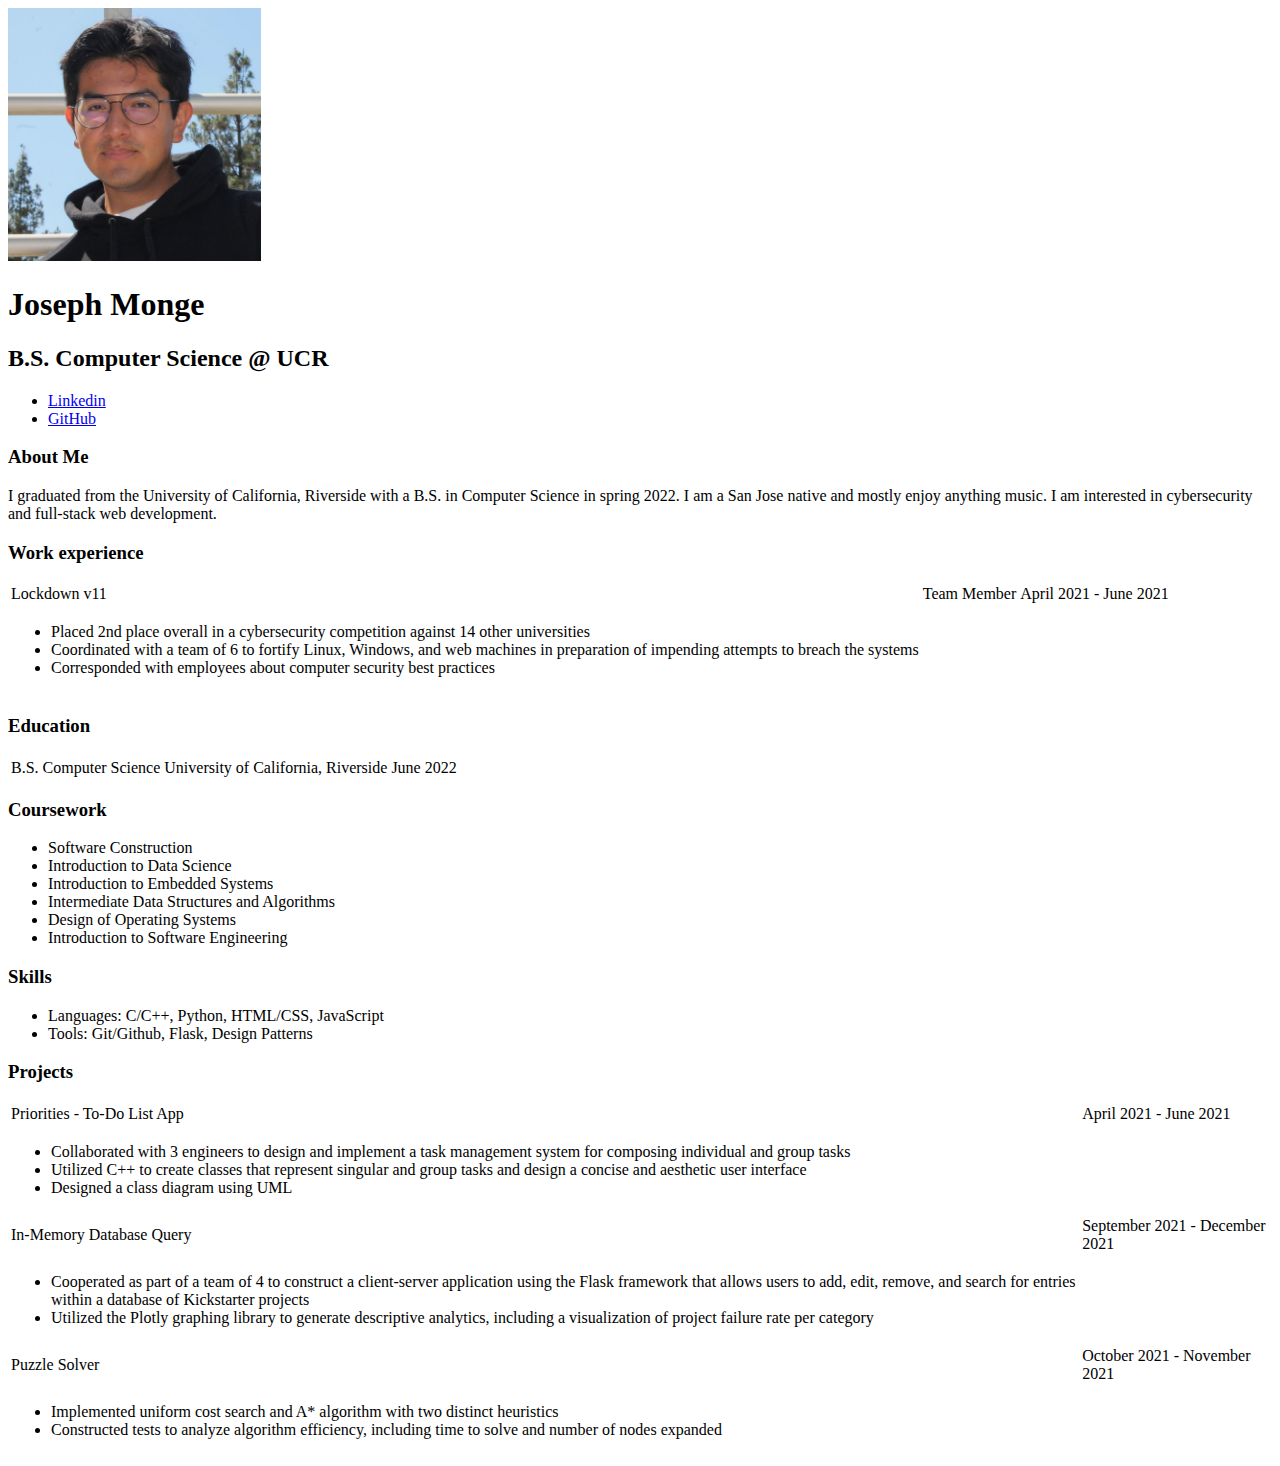
==== cs110/index.html @ 5cf4ddb8 "Complete phase 1" ====
<!DOCTYPE html>
<html lang="en">
<head>
    <meta charset="UTF-8">
    <meta http-equiv="X-UA-Compatible" content="IE=edge">
    <meta name="viewport" content="width=device-width, initial-scale=1.0">
    <title>Welcome to Joseph Monge's Personal Page</title>
    <link rel="stylesheet" href="/cs110/styles.css">
</head>
<body>
    <div id="start">
        <img class="headshot" src="/images/IMG_5439-cropped.png" alt="Headshot photo">
        <h1>Joseph Monge</h1>
        <h2>B.S. Computer Science @ UCR</h2>
    </div>
    <!-- e -->
    <div id="socials">
        <ul>
            <li><a href="https://www.linkedin.com/in/josephlmonge/">Linkedin</a></li>
            <li><a href="https://github.com/jlmonge">GitHub</a></li>
        </ul>
    </div>
    <!-- e -->
    <div id="about-me">
        <h3>About Me</h3>
        <p>I graduated from the University of California, Riverside with a B.S. in Computer Science in spring 2022. I am a San Jose native and mostly enjoy anything music. I am interested in cybersecurity and full-stack web development.</p>
    </div>
    <!-- e -->
    <div id="experience">
        <h3>Work experience</h3>
        <table>
            <tr>
                <td>Lockdown v11</td>
                <td>Team Member</td>
                <td>April 2021 - June 2021</td>
            </tr>
            <tr>
                <td>
                    <ul>
                        <li>Placed 2nd place overall in a cybersecurity competition against 14 other universities</li>
                        <li>Coordinated with a team of 6 to fortify Linux, Windows, and web machines in preparation of impending attempts to breach the systems</li>
                        <li>Corresponded with employees about computer security best practices</li>
                    </ul>
                </td>
            </tr>
        </table>
    </div>
    <!-- e -->
    <div id="education">
        <h3>Education</h3>
        <table>
            <tr>
                <td>B.S. Computer Science
                <td>University of California, Riverside</td>
                <td>June 2022</td>
            </tr>
        </table>
    </div>
    <!-- e -->
    <div id="coursework">
        <h3>Coursework</h3>
        <ul>
            <li>Software Construction</li>
            <li>Introduction to Data Science</li>
            <li>Introduction to Embedded Systems</li>
            <li>Intermediate Data Structures and Algorithms</li>
            <li>Design of Operating Systems</li>
            <li>Introduction to Software Engineering</li>
        </ul>
    </div>
    <!-- e -->
    <div id="skills">
        <h3>Skills</h3>
        <ul>
            <li>Languages: C/C++, Python, HTML/CSS, JavaScript</li>
            <li>Tools: Git/Github, Flask, Design Patterns</li>
        </ul>
    </div>
    <!-- e -->
    <div id="project">
        <h3>Projects</h3>
        <table>
            <tr>
                <td>Priorities - To-Do List App</td>
                <td>April 2021 - June 2021</td>
            </tr>
            <tr>
                <td>
                    <ul>
                        <li>Collaborated with 3 engineers to design and implement a task management system for composing individual and group tasks</li>
                        <li>Utilized C++ to create classes that represent singular and group tasks and design a concise and aesthetic user interface</li>
                        <li>Designed a class diagram using UML</li>
                    </ul>
                </td>
            </tr>
            <tr>
                <td>In-Memory Database Query</td>
                <td>September 2021 - December 2021</td>
            </tr>
            <tr>
                <td>
                    <ul>
                        <li>Cooperated as part of a team of 4 to construct a client-server application using the Flask framework that allows users to add, edit, remove, and search for entries within a database of Kickstarter projects</li>
                        <li>Utilized the Plotly graphing library to generate descriptive analytics, including a visualization of project failure rate per category</li>
                    </ul>
                </td>
            </tr>
            <tr>
                <td>Puzzle Solver</td>
                <td>October 2021 - November 2021</td>
            </tr>
            <tr>
                <td>
                    <ul>
                        <li>Implemented uniform cost search and A* algorithm with two distinct heuristics</li>
                        <li>Constructed tests to analyze algorithm efficiency, including time to solve and number of nodes expanded</li>
                    </ul>
                </td>
            </tr>
        </table>
    </div>
</body>
</html>
---- cs110/styles.css ----
img.headshot {
    width: 20%;
}
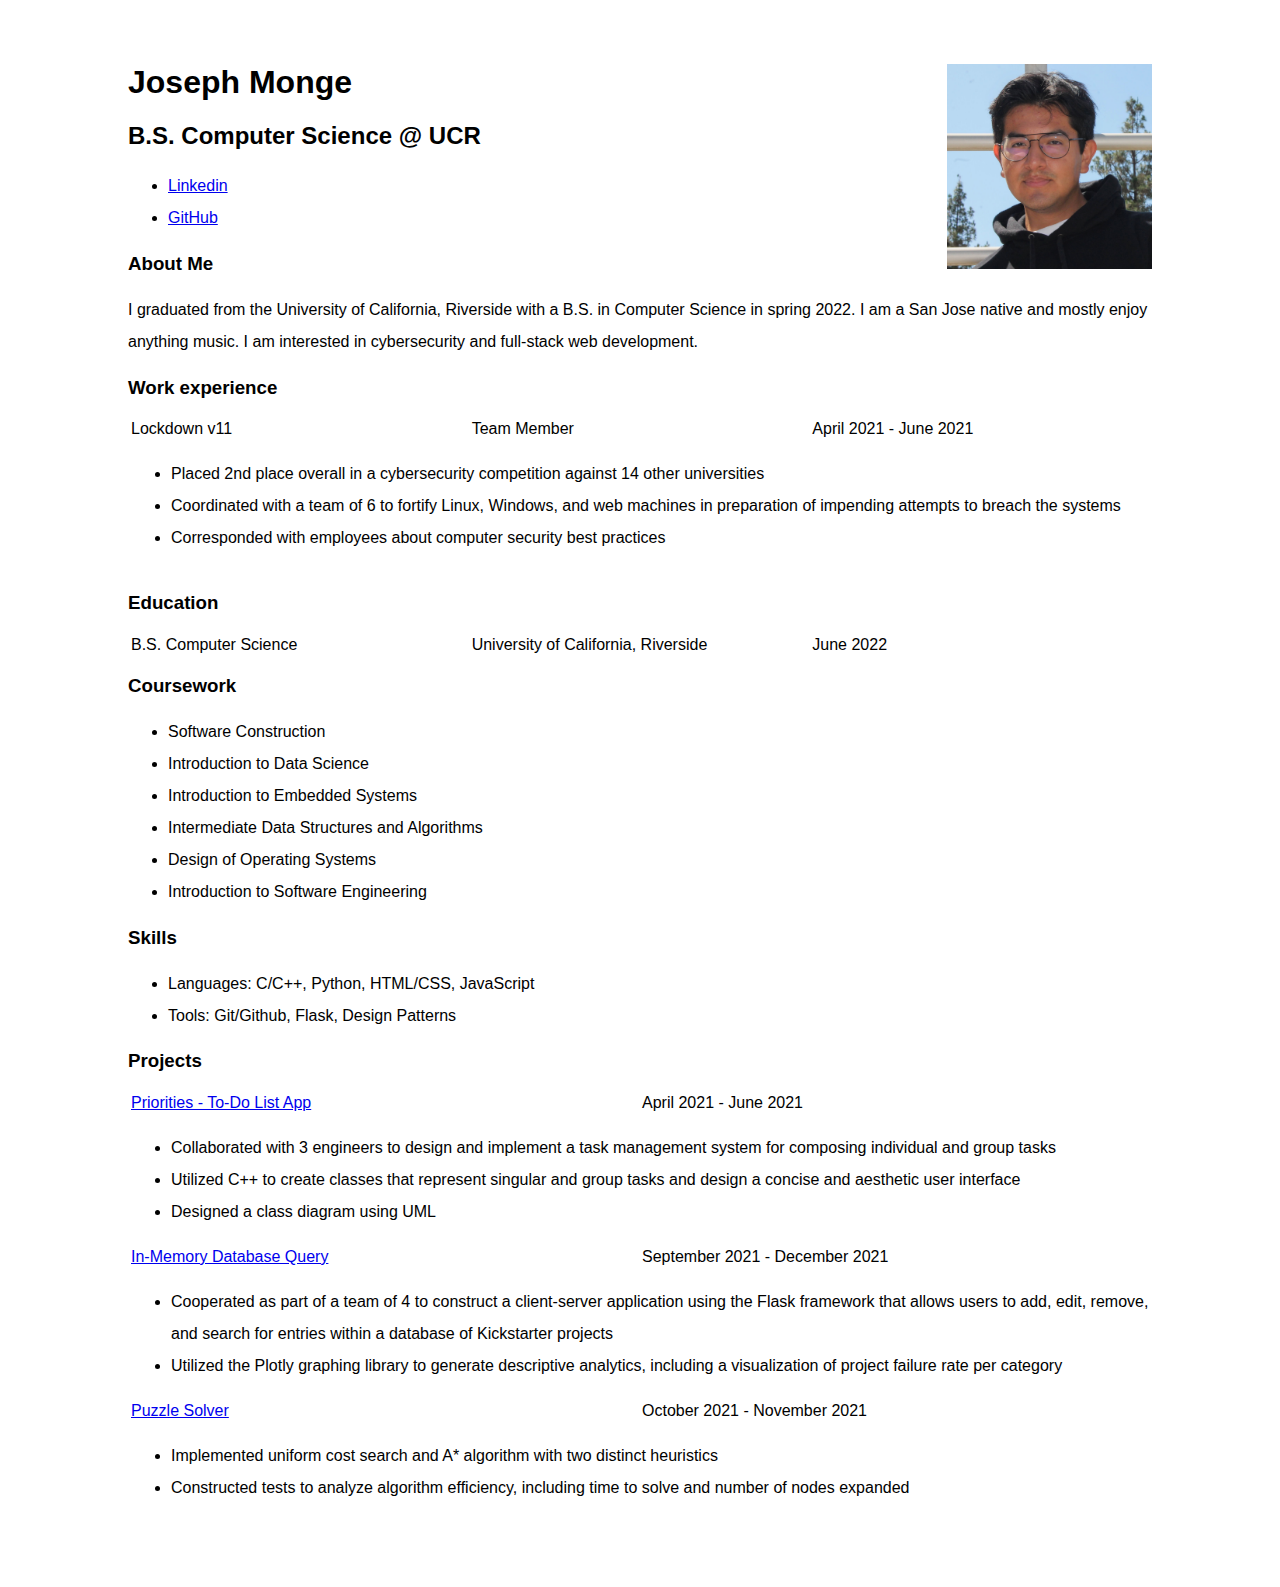
==== commit d523ac59: "Complete phase 2" ====
--- a/cs110/index.html
+++ b/cs110/index.html
@@ -4,8 +4,31 @@
     <meta charset="UTF-8">
     <meta http-equiv="X-UA-Compatible" content="IE=edge">
     <meta name="viewport" content="width=device-width, initial-scale=1.0">
+    <link rel="icon" type="image/x-icon" href="/images/favicon.ico">
     <title>Welcome to Joseph Monge's Personal Page</title>
-    <link rel="stylesheet" href="/cs110/styles.css">
+    <style>
+        body {
+            font-family: sans-serif;
+            margin: 5% 10%;
+        }
+        img.headshot {
+            width: 20%;
+            float: right;
+        }
+        p, li {
+            line-height: 2;
+        }
+        body {
+            
+        }
+        table {
+            width: 100%;
+            table-layout: fixed;
+        }
+        td {
+            /*border-style: solid;*/
+        }
+    </style>
 </head>
 <body>
     <div id="start">
@@ -35,7 +58,7 @@
                 <td>April 2021 - June 2021</td>
             </tr>
             <tr>
-                <td>
+                <td colspan="3">
                     <ul>
                         <li>Placed 2nd place overall in a cybersecurity competition against 14 other universities</li>
                         <li>Coordinated with a team of 6 to fortify Linux, Windows, and web machines in preparation of impending attempts to breach the systems</li>
@@ -81,11 +104,11 @@
         <h3>Projects</h3>
         <table>
             <tr>
-                <td>Priorities - To-Do List App</td>
+                <td><a href="https://github.com/jlmonge/Priorities">Priorities - To-Do List App</a></td>
                 <td>April 2021 - June 2021</td>
             </tr>
             <tr>
-                <td>
+                <td colspan="2">
                     <ul>
                         <li>Collaborated with 3 engineers to design and implement a task management system for composing individual and group tasks</li>
                         <li>Utilized C++ to create classes that represent singular and group tasks and design a concise and aesthetic user interface</li>
@@ -94,11 +117,11 @@
                 </td>
             </tr>
             <tr>
-                <td>In-Memory Database Query</td>
+                <td><a href="https://github.com/jlmonge/FlaskDatabaseQuery">In-Memory Database Query</a></td>
                 <td>September 2021 - December 2021</td>
             </tr>
             <tr>
-                <td>
+                <td colspan="2">
                     <ul>
                         <li>Cooperated as part of a team of 4 to construct a client-server application using the Flask framework that allows users to add, edit, remove, and search for entries within a database of Kickstarter projects</li>
                         <li>Utilized the Plotly graphing library to generate descriptive analytics, including a visualization of project failure rate per category</li>
@@ -106,11 +129,11 @@
                 </td>
             </tr>
             <tr>
-                <td>Puzzle Solver</td>
+                <td><a href="https://github.com/jlmonge/SlidingPuzzleSolver">Puzzle Solver</a></td>
                 <td>October 2021 - November 2021</td>
             </tr>
             <tr>
-                <td>
+                <td colspan="2">
                     <ul>
                         <li>Implemented uniform cost search and A* algorithm with two distinct heuristics</li>
                         <li>Constructed tests to analyze algorithm efficiency, including time to solve and number of nodes expanded</li>
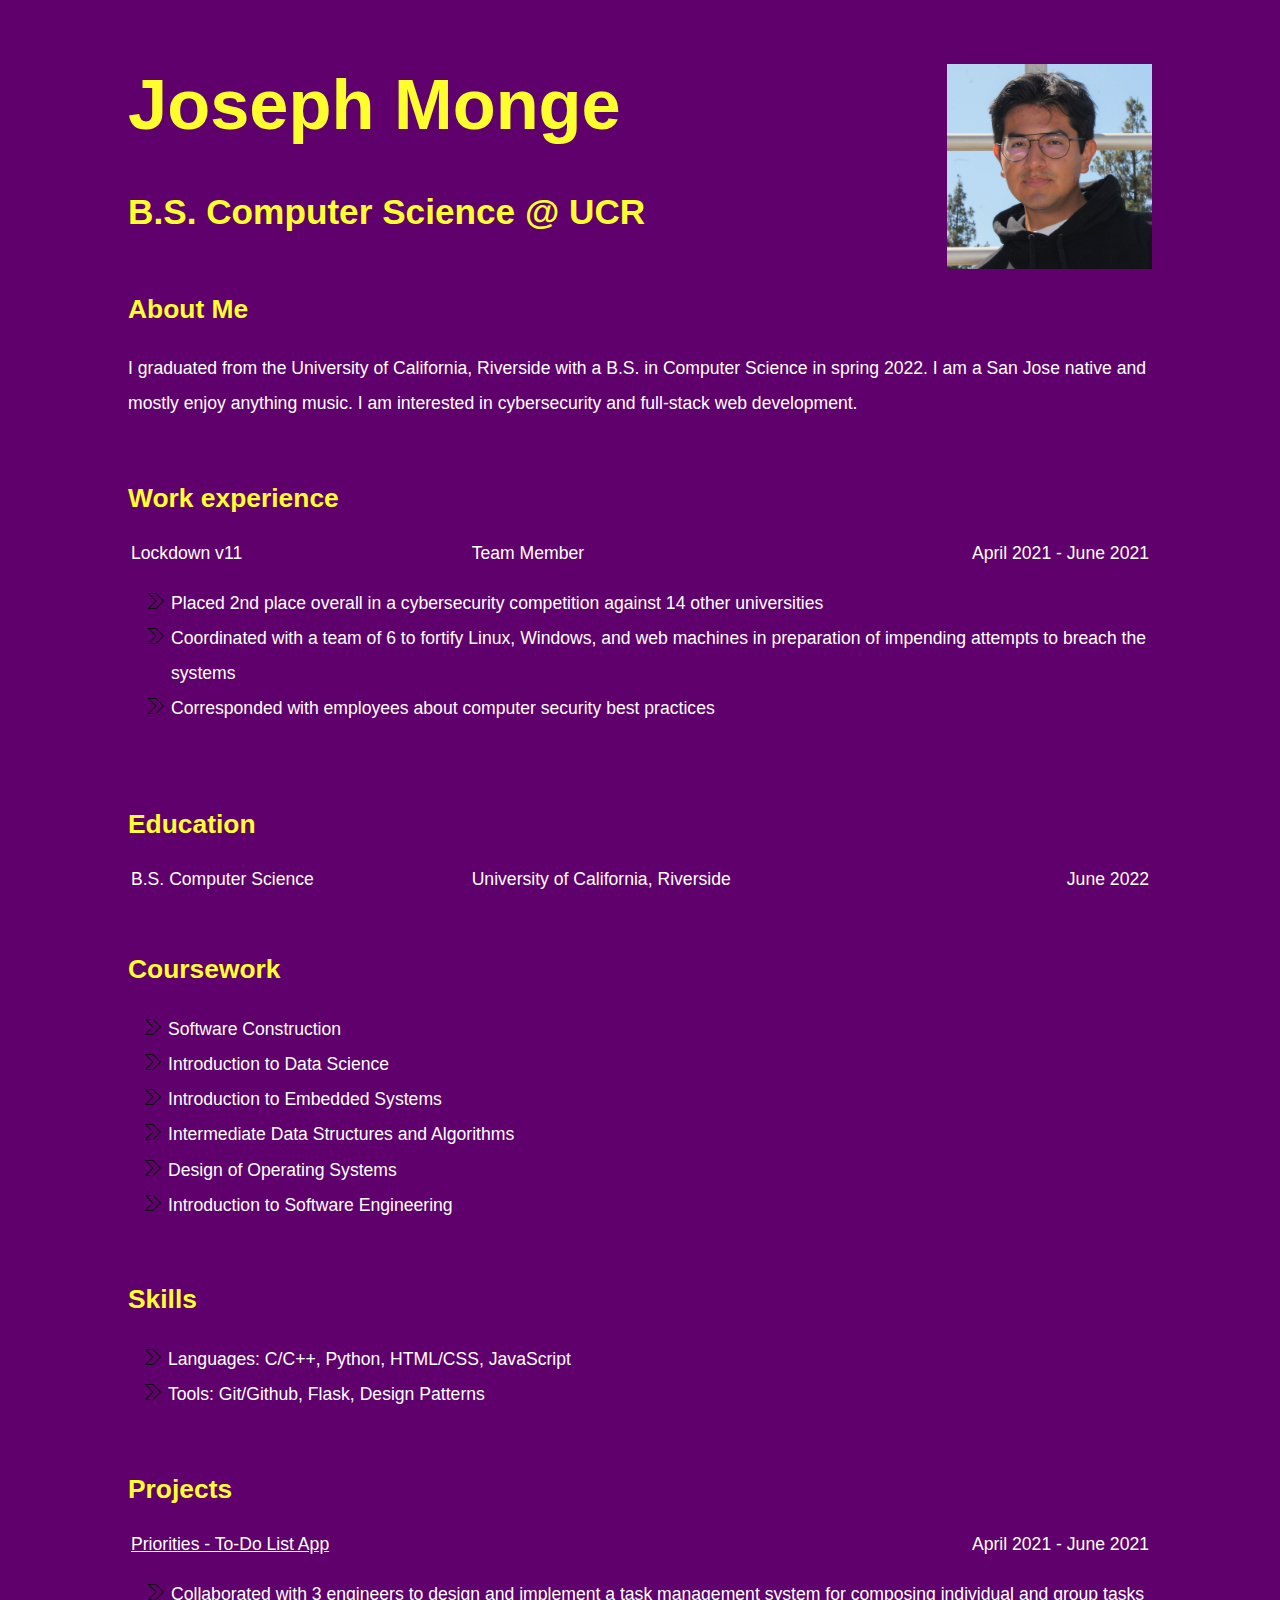
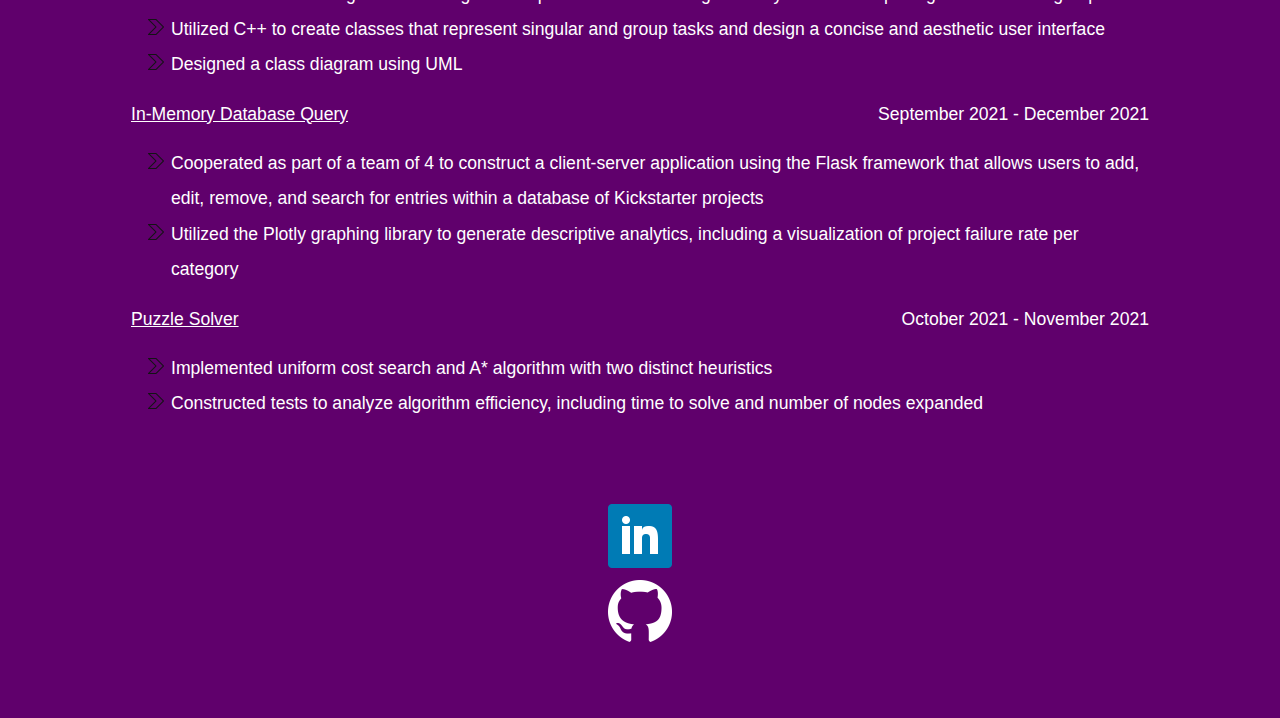
==== commit 12bfd32e: "Reformat files and add colors" ====
--- a/cs110/index.html
+++ b/cs110/index.html
@@ -4,44 +4,15 @@
     <meta charset="UTF-8">
     <meta http-equiv="X-UA-Compatible" content="IE=edge">
     <meta name="viewport" content="width=device-width, initial-scale=1.0">
-    <link rel="icon" type="image/x-icon" href="/images/favicon.ico">
+    <link rel="icon" type="image/x-icon" href="images/favicon.ico">
+    <link rel="stylesheet" href="styles/cs110.css">
     <title>Welcome to Joseph Monge's Personal Page</title>
-    <style>
-        body {
-            font-family: sans-serif;
-            margin: 5% 10%;
-        }
-        img.headshot {
-            width: 20%;
-            float: right;
-        }
-        p, li {
-            line-height: 2;
-        }
-        body {
-            
-        }
-        table {
-            width: 100%;
-            table-layout: fixed;
-        }
-        td {
-            /*border-style: solid;*/
-        }
-    </style>
 </head>
 <body>
     <div id="start">
-        <img class="headshot" src="/images/IMG_5439-cropped.png" alt="Headshot photo">
+        <img class="headshot" src="images/IMG_5439-cropped.png" alt="Headshot photo">
         <h1>Joseph Monge</h1>
         <h2>B.S. Computer Science @ UCR</h2>
-    </div>
-    <!-- e -->
-    <div id="socials">
-        <ul>
-            <li><a href="https://www.linkedin.com/in/josephlmonge/">Linkedin</a></li>
-            <li><a href="https://github.com/jlmonge">GitHub</a></li>
-        </ul>
     </div>
     <!-- e -->
     <div id="about-me">
@@ -104,7 +75,7 @@
         <h3>Projects</h3>
         <table>
             <tr>
-                <td><a href="https://github.com/jlmonge/Priorities">Priorities - To-Do List App</a></td>
+                <td><a href="https://github.com/jlmonge/Priorities" target="_blank" rel="noopener noreferrer">Priorities - To-Do List App</a></td>
                 <td>April 2021 - June 2021</td>
             </tr>
             <tr>
@@ -117,7 +88,7 @@
                 </td>
             </tr>
             <tr>
-                <td><a href="https://github.com/jlmonge/FlaskDatabaseQuery">In-Memory Database Query</a></td>
+                <td><a href="https://github.com/jlmonge/FlaskDatabaseQuery" target="_blank" rel="noopener noreferrer">In-Memory Database Query</a></td>
                 <td>September 2021 - December 2021</td>
             </tr>
             <tr>
@@ -129,7 +100,7 @@
                 </td>
             </tr>
             <tr>
-                <td><a href="https://github.com/jlmonge/SlidingPuzzleSolver">Puzzle Solver</a></td>
+                <td><a href="https://github.com/jlmonge/SlidingPuzzleSolver" target="_blank" rel="noopener noreferrer">Puzzle Solver</a></td>
                 <td>October 2021 - November 2021</td>
             </tr>
             <tr>
@@ -142,5 +113,18 @@
             </tr>
         </table>
     </div>
+    <!-- e -->
+    <footer>
+        <div id="socials"> <!-- move to footer -->
+            <ul>
+                <li>
+                    <a href="https://www.linkedin.com/in/josephlmonge/" target="_blank" rel="noopener noreferrer"><img src="images/Linkedin Logo 64.png" alt="Linkedin logo"></a>
+                </li>
+                <li>
+                    <a href="https://github.com/jlmonge" target="_blank" rel="noopener noreferrer"><img src="images/White Github Logo 64.png" alt="Github logo"></a>
+                </li>
+            </ul>
+        </div>
+    </footer>
 </body>
 </html>--- a/cs110/styles/cs110.css
+++ b/cs110/styles/cs110.css
@@ -0,0 +1,58 @@
+div {
+    margin: 6% 0;
+}
+body {
+    font-family: sans-serif;
+    font-size: 1.1em;
+    margin: 5% 0;
+    padding: 0 10%;
+    color:white;
+    background-color: rgb(96, 0, 108);
+}
+h1,h2,h3 {
+    color: #ffff2e;
+}
+h1 {
+    font-size: 4em;
+}
+h2 {
+    font-size: 2em;
+}
+h3 {
+    font-size: 1.5em;
+}
+img.headshot {
+    width: 20%;
+    float: right;
+}
+ul {
+    list-style-image: url('/cs110/images/chevron16.png');
+}
+div#socials > ul {
+    list-style-type: none;
+    margin: 0;
+    padding: 0;
+}
+div#socials > ul > li {
+    display: flex;
+    justify-content: center;
+}
+p, li {
+    line-height: 2;
+}
+table {
+    width: 100%;
+    table-layout: fixed;
+}
+td {
+    /*border-style: solid;*/
+}
+tr:nth-of-type(odd) > td:last-of-type {
+    text-align: right;
+}
+a {
+    color: white;
+}
+a:visited {
+    color: rgb(137, 137, 137);
+}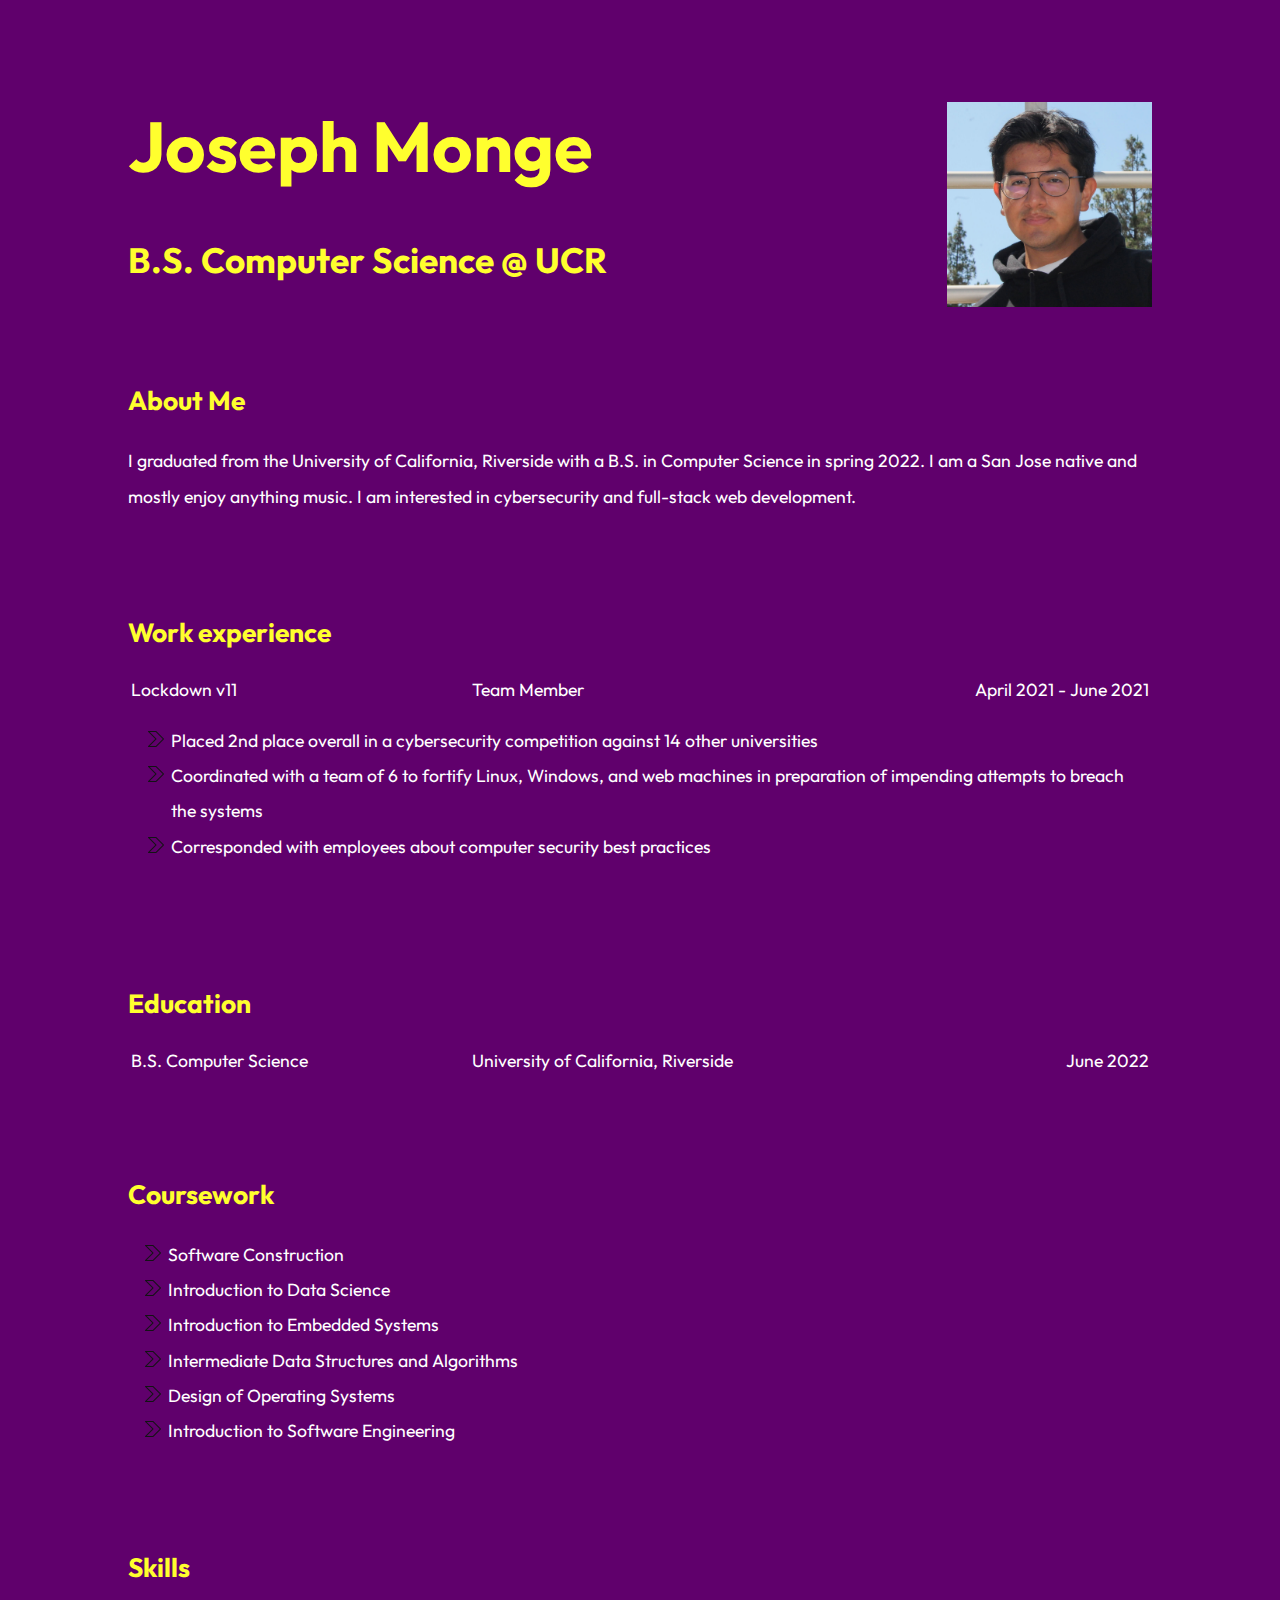
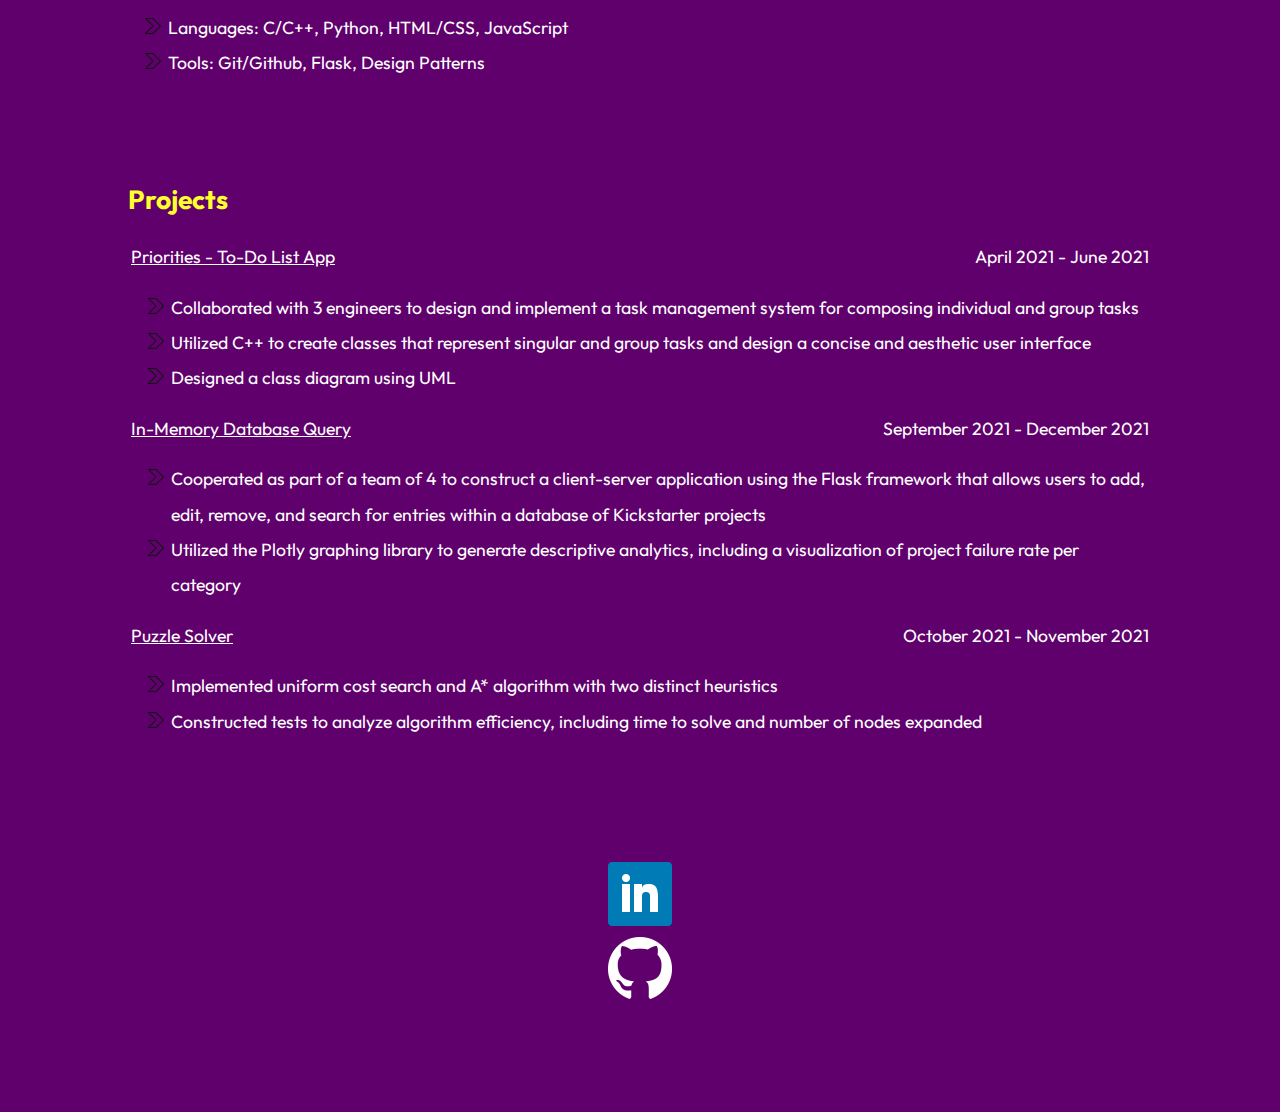
==== commit df21b68a: "Change font and spacing" ====
--- a/cs110/index.html
+++ b/cs110/index.html
@@ -6,6 +6,9 @@
     <meta name="viewport" content="width=device-width, initial-scale=1.0">
     <link rel="icon" type="image/x-icon" href="images/favicon.ico">
     <link rel="stylesheet" href="styles/cs110.css">
+    <link rel="preconnect" href="https://fonts.googleapis.com">
+    <link rel="preconnect" href="https://fonts.gstatic.com" crossorigin>
+    <link href="https://fonts.googleapis.com/css2?family=Outfit&display=swap" rel="stylesheet">
     <title>Welcome to Joseph Monge's Personal Page</title>
 </head>
 <body>
@@ -19,6 +22,7 @@
         <h3>About Me</h3>
         <p>I graduated from the University of California, Riverside with a B.S. in Computer Science in spring 2022. I am a San Jose native and mostly enjoy anything music. I am interested in cybersecurity and full-stack web development.</p>
     </div>
+     
     <!-- e -->
     <div id="experience">
         <h3>Work experience</h3>
@@ -39,6 +43,7 @@
             </tr>
         </table>
     </div>
+     
     <!-- e -->
     <div id="education">
         <h3>Education</h3>
@@ -50,6 +55,7 @@
             </tr>
         </table>
     </div>
+     
     <!-- e -->
     <div id="coursework">
         <h3>Coursework</h3>
@@ -62,6 +68,7 @@
             <li>Introduction to Software Engineering</li>
         </ul>
     </div>
+     
     <!-- e -->
     <div id="skills">
         <h3>Skills</h3>
@@ -70,8 +77,9 @@
             <li>Tools: Git/Github, Flask, Design Patterns</li>
         </ul>
     </div>
+     
     <!-- e -->
-    <div id="project">
+    <div id="projects">
         <h3>Projects</h3>
         <table>
             <tr>
--- a/cs110/styles/cs110.css
+++ b/cs110/styles/cs110.css
@@ -1,13 +1,24 @@
 div {
-    margin: 6% 0;
+    margin: 10% 0;
 }
 body {
-    font-family: sans-serif;
+    font-family: 'Outfit', sans-serif;
     font-size: 1.1em;
     margin: 5% 0;
     padding: 0 10%;
     color:white;
     background-color: rgb(96, 0, 108);
+    animation: 1s ease-out pageload;
+}
+@keyframes pageload {
+    0% {
+        background-color: black;
+        opacity: 0;
+    }
+    100% {
+        background-color: rgb(96, 0, 108);
+        opacity: 100%;
+    }
 }
 h1,h2,h3 {
     color: #ffff2e;
@@ -24,7 +35,26 @@
 img.headshot {
     width: 20%;
     float: right;
+    margin: 0 0 5% 5%;
 }
+.horiz-line {
+    margin: 0;
+    padding: 0;
+    background-color: white;
+    height: 2px;
+    width: 40%;
+    display: flex;
+    animation: 5s linear horiz-line-anim;
+}
+/*@keyframes horiz-line-anim {
+    0% {
+        left: 0px;
+    } 50% {
+        left: 100px;
+    } 100% {
+        left: 0px;
+    }
+}*/
 ul {
     list-style-image: url('/cs110/images/chevron16.png');
 }
@@ -55,4 +85,7 @@
 }
 a:visited {
     color: rgb(137, 137, 137);
+}
+a:hover {
+    color: red;
 }